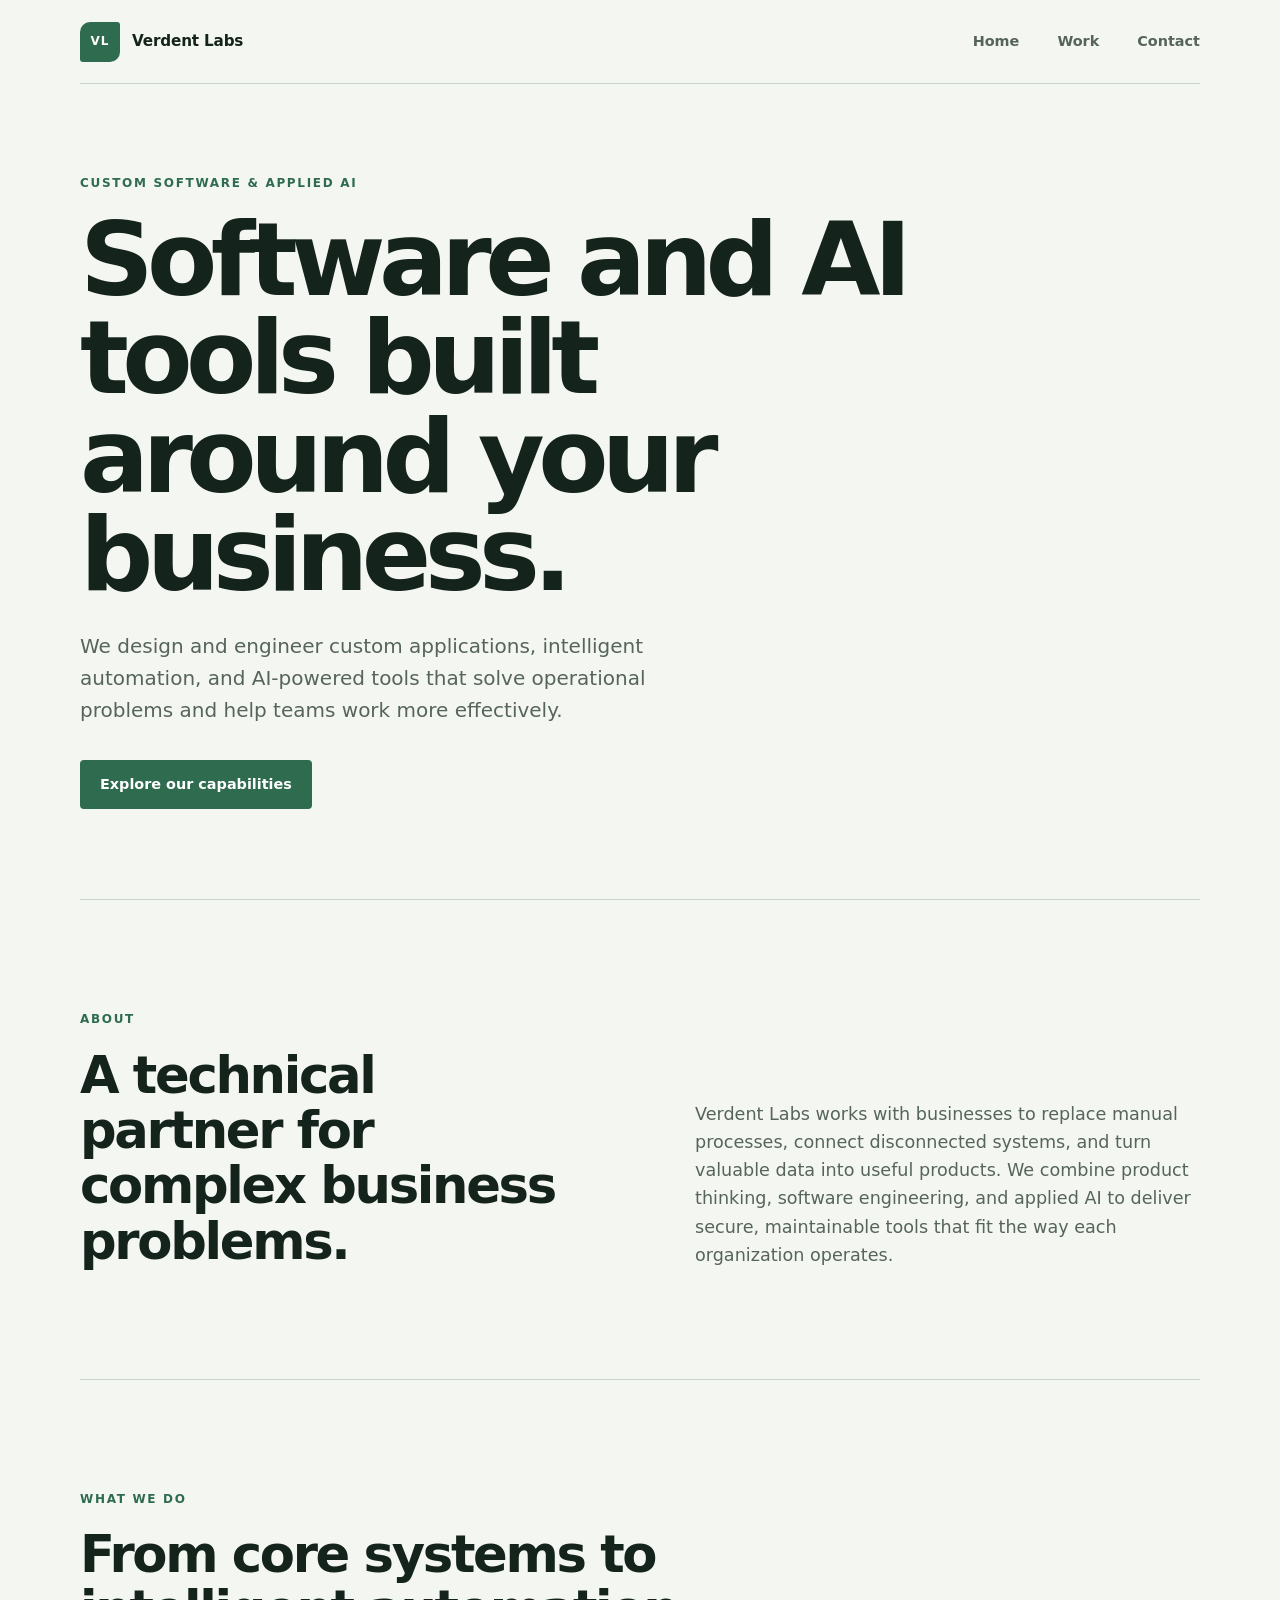
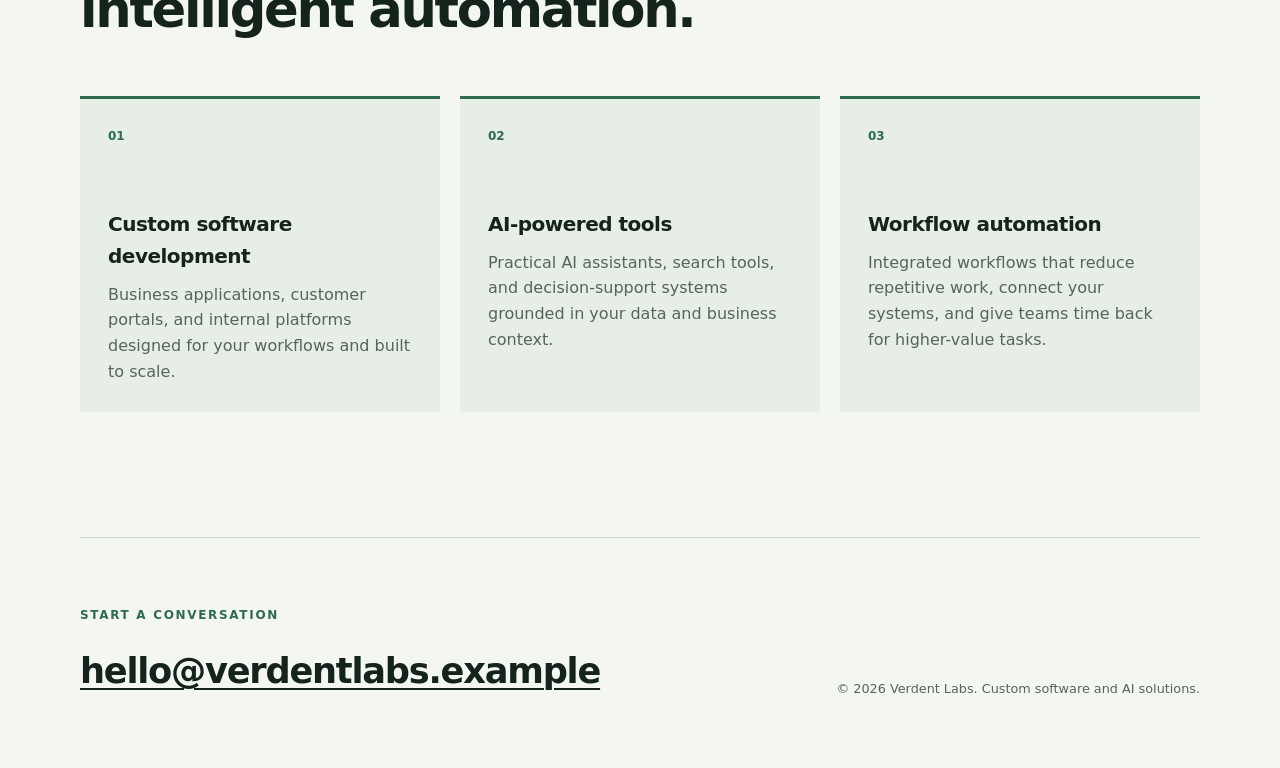
==== index.html @ 5c16e851 "Clarify services and improve SEO copy" ====
<!doctype html>
<html lang="en">
  <head>
    <meta charset="utf-8" />
    <meta name="viewport" content="width=device-width, initial-scale=1" />
    <meta
      name="description"
      content="Verdent Labs builds custom software, AI-powered tools, and workflow automation that help businesses operate more efficiently and grow."
    />
    <title>Custom Software &amp; AI Solutions for Businesses | Verdent Labs</title>
    <link rel="stylesheet" href="styles.css" />
  </head>
  <body>
    <header class="site-header">
      <a class="brand" href="#home" aria-label="Verdent Labs home">
        <span class="logo-placeholder" aria-hidden="true">VL</span>
        <span>Verdent Labs</span>
      </a>

      <nav aria-label="Primary navigation">
        <a href="#home">Home</a>
        <a href="#work">Work</a>
        <a href="#contact">Contact</a>
      </nav>
    </header>

    <main>
      <section class="hero" id="home">
        <p class="eyebrow">Custom software &amp; applied AI</p>
        <h1>Software and AI tools built around your business.</h1>
        <p class="hero-copy">
          We design and engineer custom applications, intelligent automation,
          and AI-powered tools that solve operational problems and help teams
          work more effectively.
        </p>
        <a class="button" href="#work">Explore our capabilities</a>
      </section>

      <section class="about" aria-labelledby="about-title">
        <div>
          <p class="section-label">About</p>
          <h2 id="about-title">A technical partner for complex business problems.</h2>
        </div>
        <p>
          Verdent Labs works with businesses to replace manual processes,
          connect disconnected systems, and turn valuable data into useful
          products. We combine product thinking, software engineering, and
          applied AI to deliver secure, maintainable tools that fit the way each
          organization operates.
        </p>
      </section>

      <section class="services" id="work" aria-labelledby="services-title">
        <p class="section-label">What we do</p>
        <h2 id="services-title">From core systems to intelligent automation.</h2>

        <div class="service-grid">
          <article>
            <span class="service-number">01</span>
            <h3>Custom software development</h3>
            <p>
              Business applications, customer portals, and internal platforms
              designed for your workflows and built to scale.
            </p>
          </article>
          <article>
            <span class="service-number">02</span>
            <h3>AI-powered tools</h3>
            <p>
              Practical AI assistants, search tools, and decision-support
              systems grounded in your data and business context.
            </p>
          </article>
          <article>
            <span class="service-number">03</span>
            <h3>Workflow automation</h3>
            <p>
              Integrated workflows that reduce repetitive work, connect your
              systems, and give teams time back for higher-value tasks.
            </p>
          </article>
        </div>
      </section>
    </main>

    <footer id="contact">
      <div>
        <p class="section-label">Start a conversation</p>
        <a class="contact-link" href="mailto:hello@verdentlabs.example">
          hello@verdentlabs.example
        </a>
      </div>
      <p>© 2026 Verdent Labs. Custom software and AI solutions.</p>
    </footer>
  </body>
</html>
---- styles.css ----
:root {
  --ink: #14231b;
  --muted: #56645c;
  --paper: #f4f7f1;
  --surface: #e6eee5;
  --accent: #2f6b4f;
  --accent-dark: #24543e;
  --line: #c9d5ca;
  --max-width: 1120px;
}

* {
  box-sizing: border-box;
}

html {
  scroll-behavior: smooth;
}

body {
  margin: 0;
  color: var(--ink);
  background: var(--paper);
  font-family: Inter, ui-sans-serif, system-ui, -apple-system, BlinkMacSystemFont,
    "Segoe UI", sans-serif;
  line-height: 1.6;
}

a {
  color: inherit;
}

.site-header,
main,
footer {
  width: min(calc(100% - 40px), var(--max-width));
  margin-inline: auto;
}

.site-header {
  display: flex;
  align-items: center;
  justify-content: space-between;
  min-height: 84px;
  border-bottom: 1px solid var(--line);
}

.brand {
  display: inline-flex;
  align-items: center;
  gap: 12px;
  font-size: 0.95rem;
  font-weight: 750;
  letter-spacing: -0.01em;
  text-decoration: none;
}

.logo-placeholder {
  display: grid;
  width: 40px;
  height: 40px;
  place-items: center;
  color: white;
  background: var(--accent);
  border-radius: 10px 3px 10px 3px;
  font-size: 0.75rem;
  letter-spacing: 0.08em;
}

nav {
  display: flex;
  gap: clamp(18px, 4vw, 38px);
}

nav a {
  color: var(--muted);
  font-size: 0.9rem;
  font-weight: 650;
  text-decoration: none;
}

nav a:hover,
nav a:focus-visible {
  color: var(--accent);
}

.hero {
  display: grid;
  min-height: 650px;
  align-content: center;
  padding: 90px 0;
  border-bottom: 1px solid var(--line);
}

.eyebrow,
.section-label {
  margin: 0 0 18px;
  color: var(--accent);
  font-size: 0.75rem;
  font-weight: 800;
  letter-spacing: 0.14em;
  text-transform: uppercase;
}

h1,
h2,
h3,
p {
  margin-top: 0;
}

h1 {
  max-width: 850px;
  margin-bottom: 26px;
  font-size: clamp(3.2rem, 8vw, 6.7rem);
  font-weight: 750;
  letter-spacing: -0.065em;
  line-height: 0.96;
}

.hero-copy {
  max-width: 600px;
  margin-bottom: 34px;
  color: var(--muted);
  font-size: clamp(1.05rem, 2vw, 1.25rem);
}

.button {
  justify-self: start;
  padding: 13px 20px;
  color: white;
  background: var(--accent);
  border-radius: 4px;
  font-size: 0.9rem;
  font-weight: 750;
  text-decoration: none;
}

.button:hover,
.button:focus-visible {
  background: var(--accent-dark);
}

.about {
  display: grid;
  grid-template-columns: 1fr 1fr;
  gap: clamp(40px, 9vw, 110px);
  padding: 110px 0;
  border-bottom: 1px solid var(--line);
}

.about h2,
.services > h2 {
  max-width: 700px;
  margin-bottom: 0;
  font-size: clamp(2rem, 4vw, 3.5rem);
  letter-spacing: -0.045em;
  line-height: 1.08;
}

.about > p {
  align-self: end;
  margin-bottom: 0;
  color: var(--muted);
  font-size: 1.1rem;
}

.services {
  padding: 110px 0 125px;
}

.service-grid {
  display: grid;
  grid-template-columns: repeat(3, 1fr);
  gap: 20px;
  margin-top: 58px;
}

.service-grid article {
  min-height: 260px;
  padding: 28px;
  background: var(--surface);
  border-top: 3px solid var(--accent);
}

.service-number {
  display: block;
  margin-bottom: 62px;
  color: var(--accent);
  font-size: 0.75rem;
  font-weight: 800;
}

.service-grid h3 {
  margin-bottom: 10px;
  font-size: 1.25rem;
  letter-spacing: -0.025em;
}

.service-grid p {
  margin-bottom: 0;
  color: var(--muted);
}

footer {
  display: flex;
  align-items: end;
  justify-content: space-between;
  gap: 30px;
  padding: 68px 0;
  border-top: 1px solid var(--line);
}

.contact-link {
  font-size: clamp(1.35rem, 3vw, 2.2rem);
  font-weight: 750;
  letter-spacing: -0.035em;
  text-decoration-thickness: 2px;
  text-underline-offset: 5px;
}

footer > p {
  margin-bottom: 0;
  color: var(--muted);
  font-size: 0.8rem;
  text-align: right;
}

@media (max-width: 760px) {
  .site-header,
  main,
  footer {
    width: min(calc(100% - 28px), var(--max-width));
  }

  .brand > span:last-child {
    display: none;
  }

  nav {
    gap: 20px;
  }

  .hero {
    min-height: 570px;
  }

  .about,
  .service-grid {
    grid-template-columns: 1fr;
  }

  .about,
  .services {
    padding: 80px 0;
  }

  .service-grid {
    margin-top: 40px;
  }

  .service-grid article {
    min-height: 220px;
  }

  .service-number {
    margin-bottom: 42px;
  }

  footer {
    display: block;
  }

  footer > p {
    margin-top: 52px;
    text-align: left;
  }
}

@media (prefers-reduced-motion: reduce) {
  html {
    scroll-behavior: auto;
  }
}
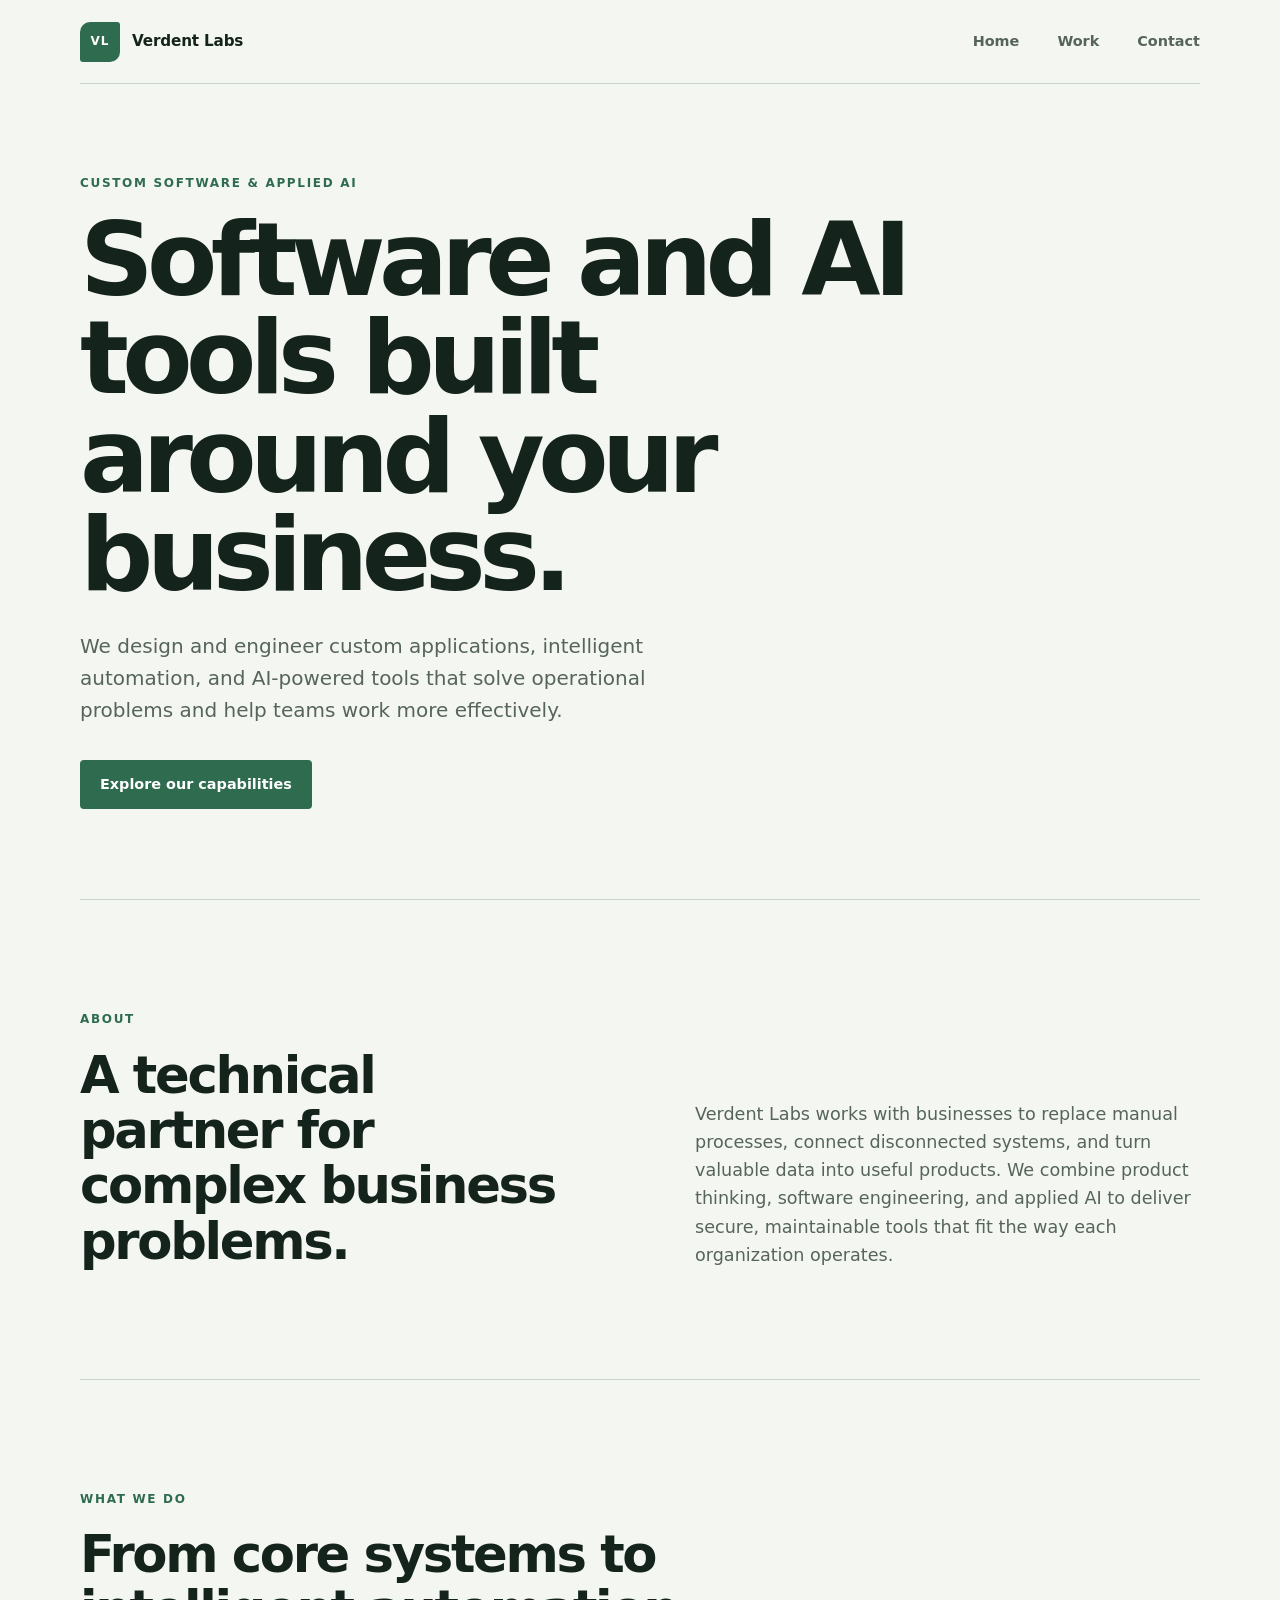
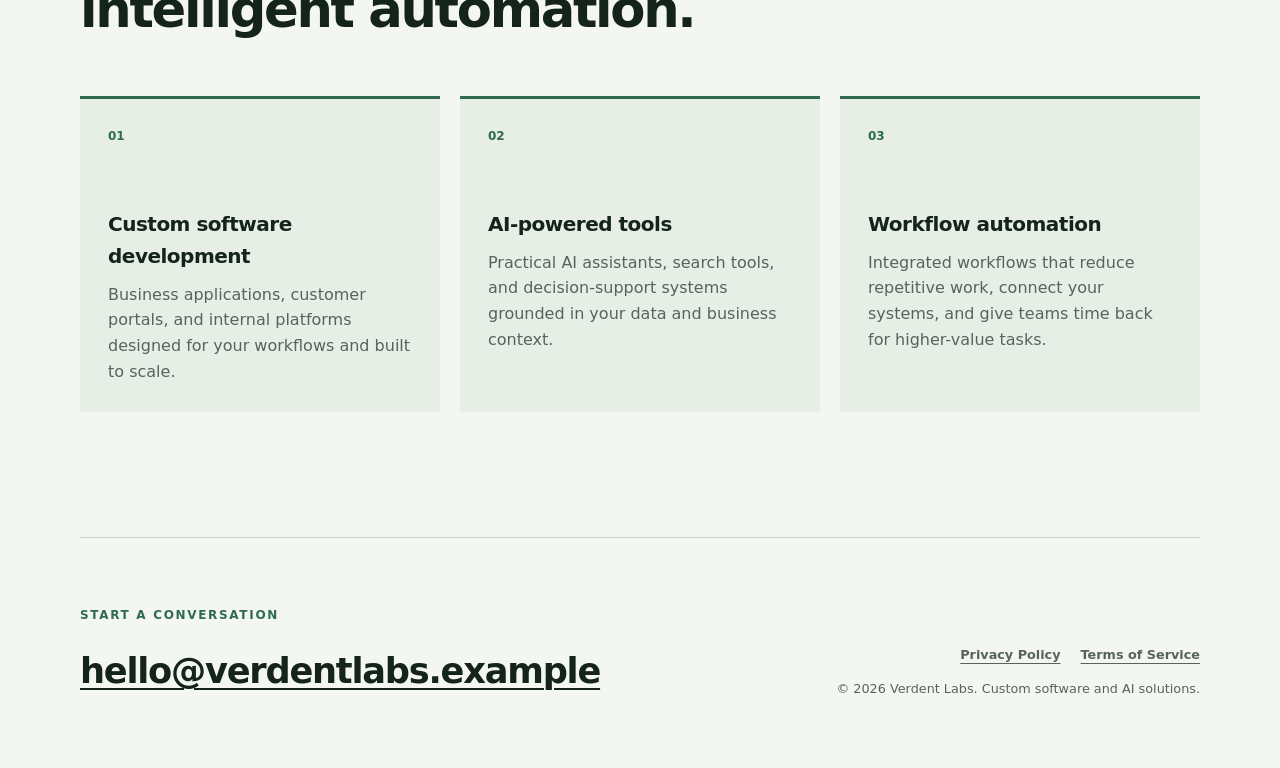
==== commit c5fb1c39: "Add legal pages and search indexing files" ====
--- a/index.html
+++ b/index.html
@@ -7,6 +7,8 @@
       name="description"
       content="Verdent Labs builds custom software, AI-powered tools, and workflow automation that help businesses operate more efficiently and grow."
     />
+    <meta name="robots" content="index, follow, max-image-preview:large" />
+    <link rel="canonical" href="https://monarahmani.github.io/verdent-labs/" />
     <title>Custom Software &amp; AI Solutions for Businesses | Verdent Labs</title>
     <link rel="stylesheet" href="styles.css" />
   </head>
@@ -90,7 +92,13 @@
           hello@verdentlabs.example
         </a>
       </div>
-      <p>© 2026 Verdent Labs. Custom software and AI solutions.</p>
+      <div class="footer-meta">
+        <nav class="legal-links" aria-label="Legal">
+          <a href="privacy-policy.html">Privacy Policy</a>
+          <a href="terms.html">Terms of Service</a>
+        </nav>
+        <p>© 2026 Verdent Labs. Custom software and AI solutions.</p>
+      </div>
     </footer>
   </body>
 </html>
--- a/styles.css
+++ b/styles.css
@@ -215,6 +215,7 @@
   font-size: clamp(1.35rem, 3vw, 2.2rem);
   font-weight: 750;
   letter-spacing: -0.035em;
+  overflow-wrap: anywhere;
   text-decoration-thickness: 2px;
   text-underline-offset: 5px;
 }
@@ -224,6 +225,97 @@
   color: var(--muted);
   font-size: 0.8rem;
   text-align: right;
+}
+
+.footer-meta {
+  display: grid;
+  justify-items: end;
+  gap: 14px;
+}
+
+.footer-meta p {
+  margin: 0;
+  color: var(--muted);
+  font-size: 0.8rem;
+  text-align: right;
+}
+
+.legal-links {
+  gap: 20px;
+}
+
+.legal-links a {
+  font-size: 0.8rem;
+  text-decoration: underline;
+  text-decoration-thickness: 1px;
+  text-underline-offset: 4px;
+}
+
+.legal-page {
+  max-width: 800px;
+  padding: 90px 0 120px;
+}
+
+.legal-page h1 {
+  margin-bottom: 22px;
+  font-size: clamp(3rem, 7vw, 5.5rem);
+}
+
+.legal-intro {
+  max-width: 700px;
+  margin-bottom: 30px;
+  color: var(--muted);
+  font-size: 1.1rem;
+}
+
+.legal-notice {
+  margin-bottom: 64px;
+  padding: 18px 20px;
+  background: var(--surface);
+  border-left: 3px solid var(--accent);
+  color: var(--muted);
+  font-size: 0.9rem;
+}
+
+.legal-content section {
+  padding: 34px 0;
+  border-top: 1px solid var(--line);
+}
+
+.legal-content h2 {
+  margin-bottom: 14px;
+  font-size: clamp(1.45rem, 3vw, 2rem);
+  letter-spacing: -0.035em;
+  line-height: 1.2;
+}
+
+.legal-content h3 {
+  margin: 26px 0 8px;
+  font-size: 1.05rem;
+}
+
+.legal-content p,
+.legal-content li {
+  color: var(--muted);
+}
+
+.legal-content ul {
+  padding-left: 22px;
+}
+
+.legal-content li + li {
+  margin-top: 8px;
+}
+
+.legal-content a {
+  color: var(--accent-dark);
+  text-underline-offset: 3px;
+}
+
+.effective-date {
+  margin-bottom: 44px;
+  color: var(--muted);
+  font-size: 0.9rem;
 }
 
 @media (max-width: 760px) {
@@ -271,6 +363,19 @@
     display: block;
   }
 
+  .footer-meta {
+    justify-items: start;
+    margin-top: 52px;
+  }
+
+  .footer-meta p {
+    text-align: left;
+  }
+
+  .legal-page {
+    padding: 70px 0 90px;
+  }
+
   footer > p {
     margin-top: 52px;
     text-align: left;
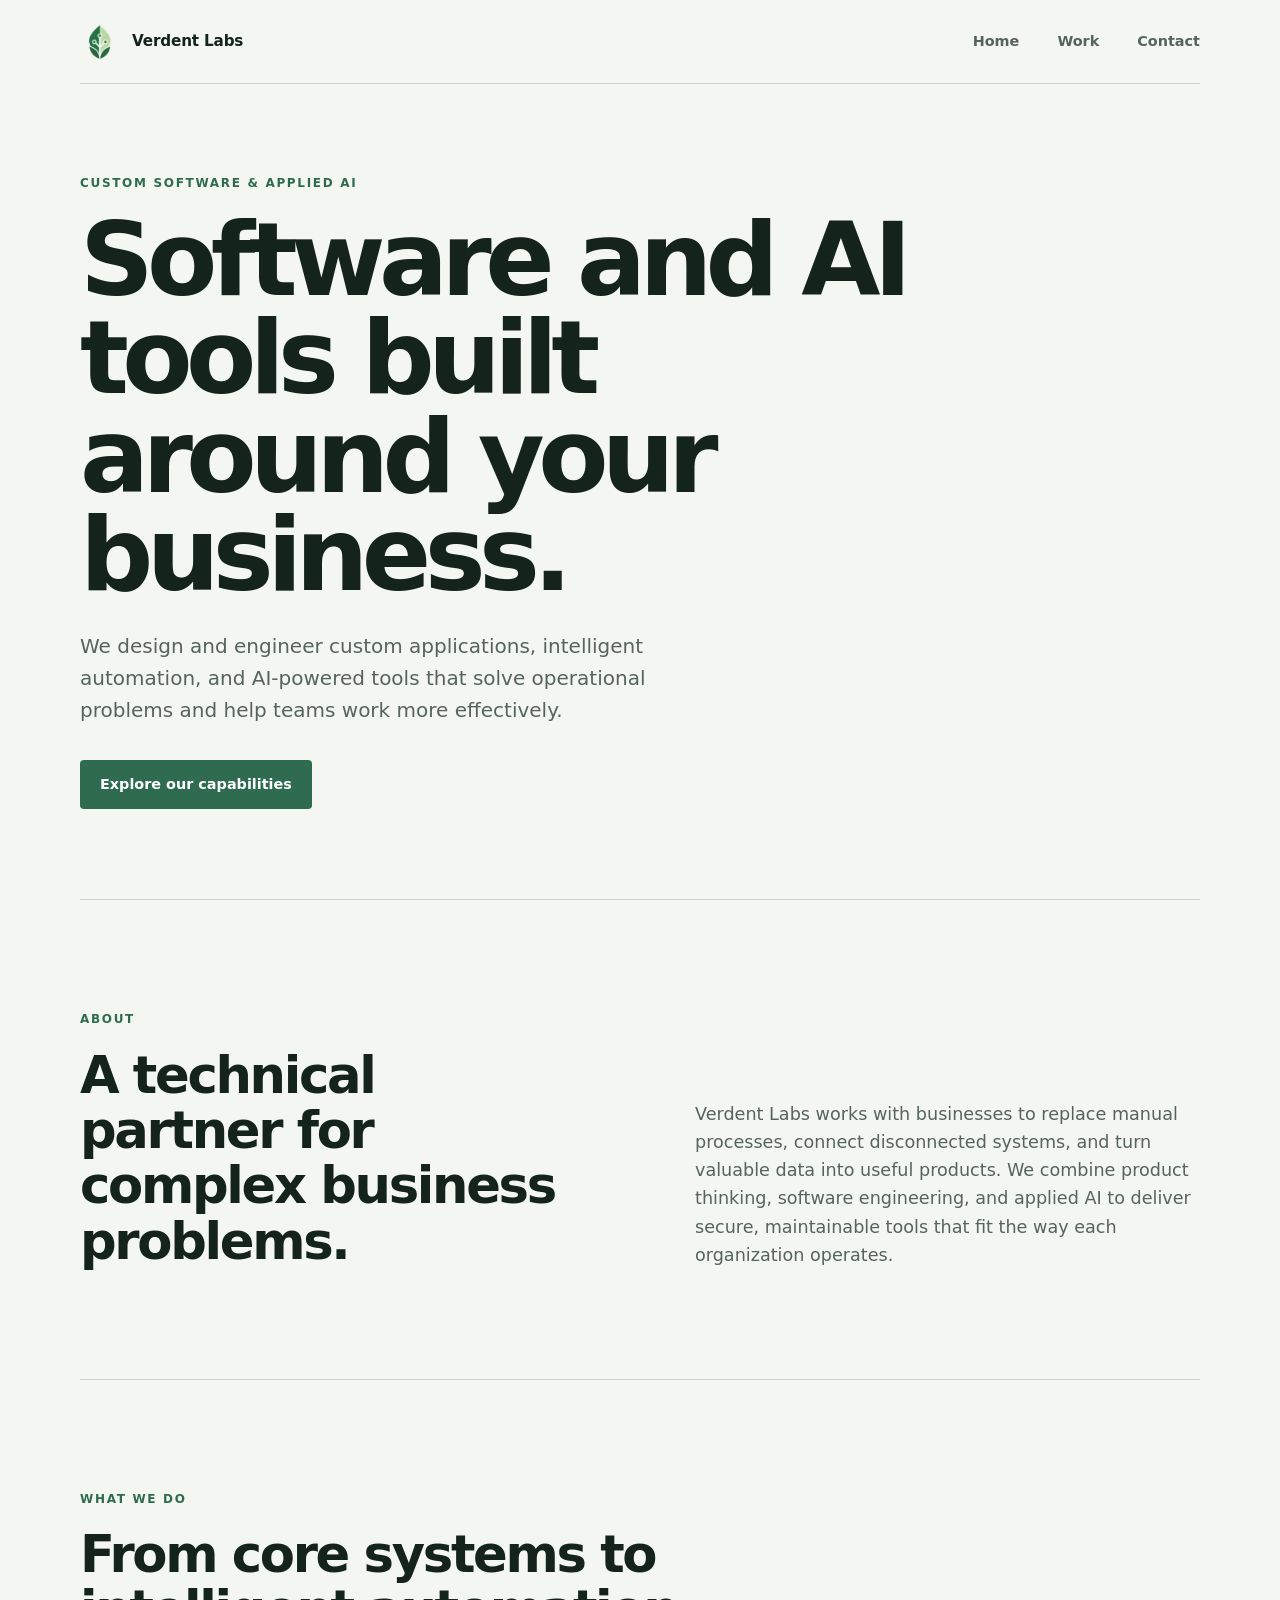
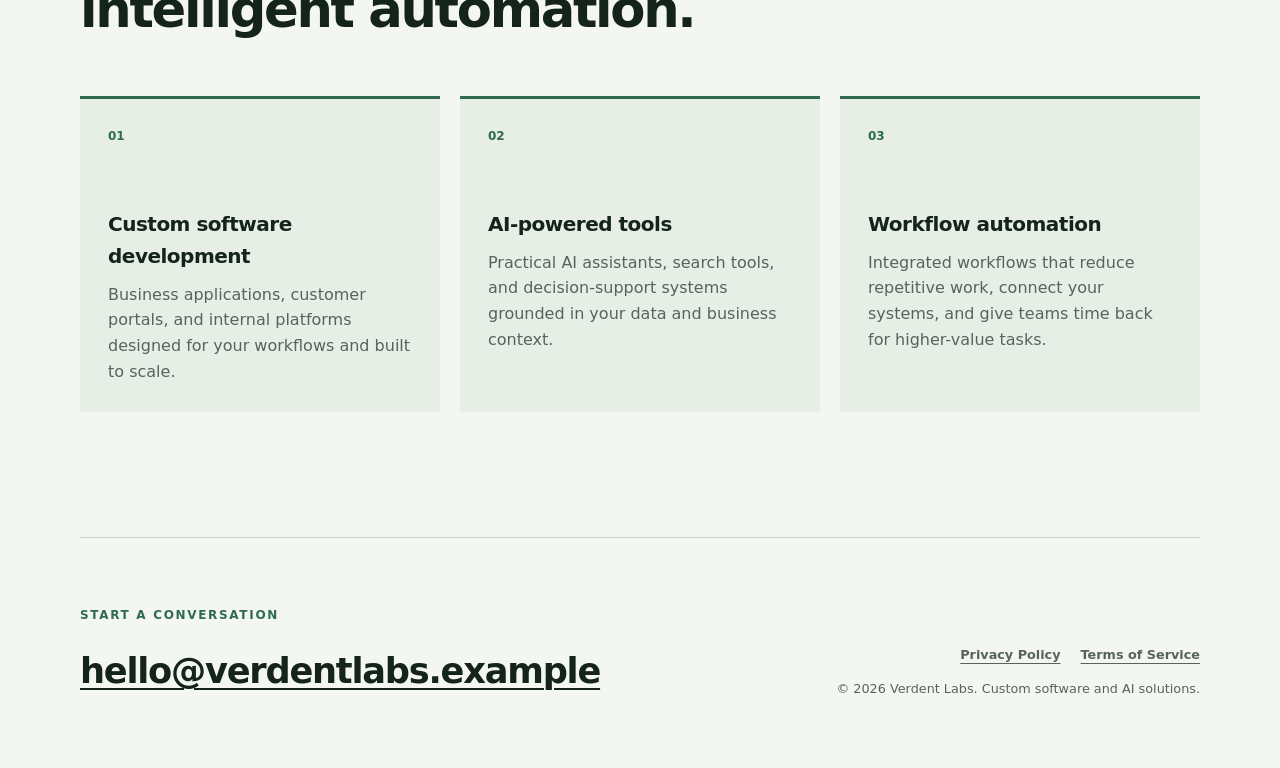
==== commit de05c3aa: "Add optimized Verdent Labs logo" ====
--- a/index.html
+++ b/index.html
@@ -15,7 +15,14 @@
   <body>
     <header class="site-header">
       <a class="brand" href="#home" aria-label="Verdent Labs home">
-        <span class="logo-placeholder" aria-hidden="true">VL</span>
+        <img
+          class="logo"
+          src="assets/verdent-labs-logo.webp"
+          alt="Verdent Labs logo"
+          width="40"
+          height="40"
+          decoding="async"
+        />
         <span>Verdent Labs</span>
       </a>
 
--- a/styles.css
+++ b/styles.css
@@ -55,16 +55,12 @@
   text-decoration: none;
 }
 
-.logo-placeholder {
-  display: grid;
+.logo {
+  display: block;
   width: 40px;
   height: 40px;
-  place-items: center;
-  color: white;
-  background: var(--accent);
-  border-radius: 10px 3px 10px 3px;
-  font-size: 0.75rem;
-  letter-spacing: 0.08em;
+  flex: 0 0 40px;
+  object-fit: contain;
 }
 
 nav {
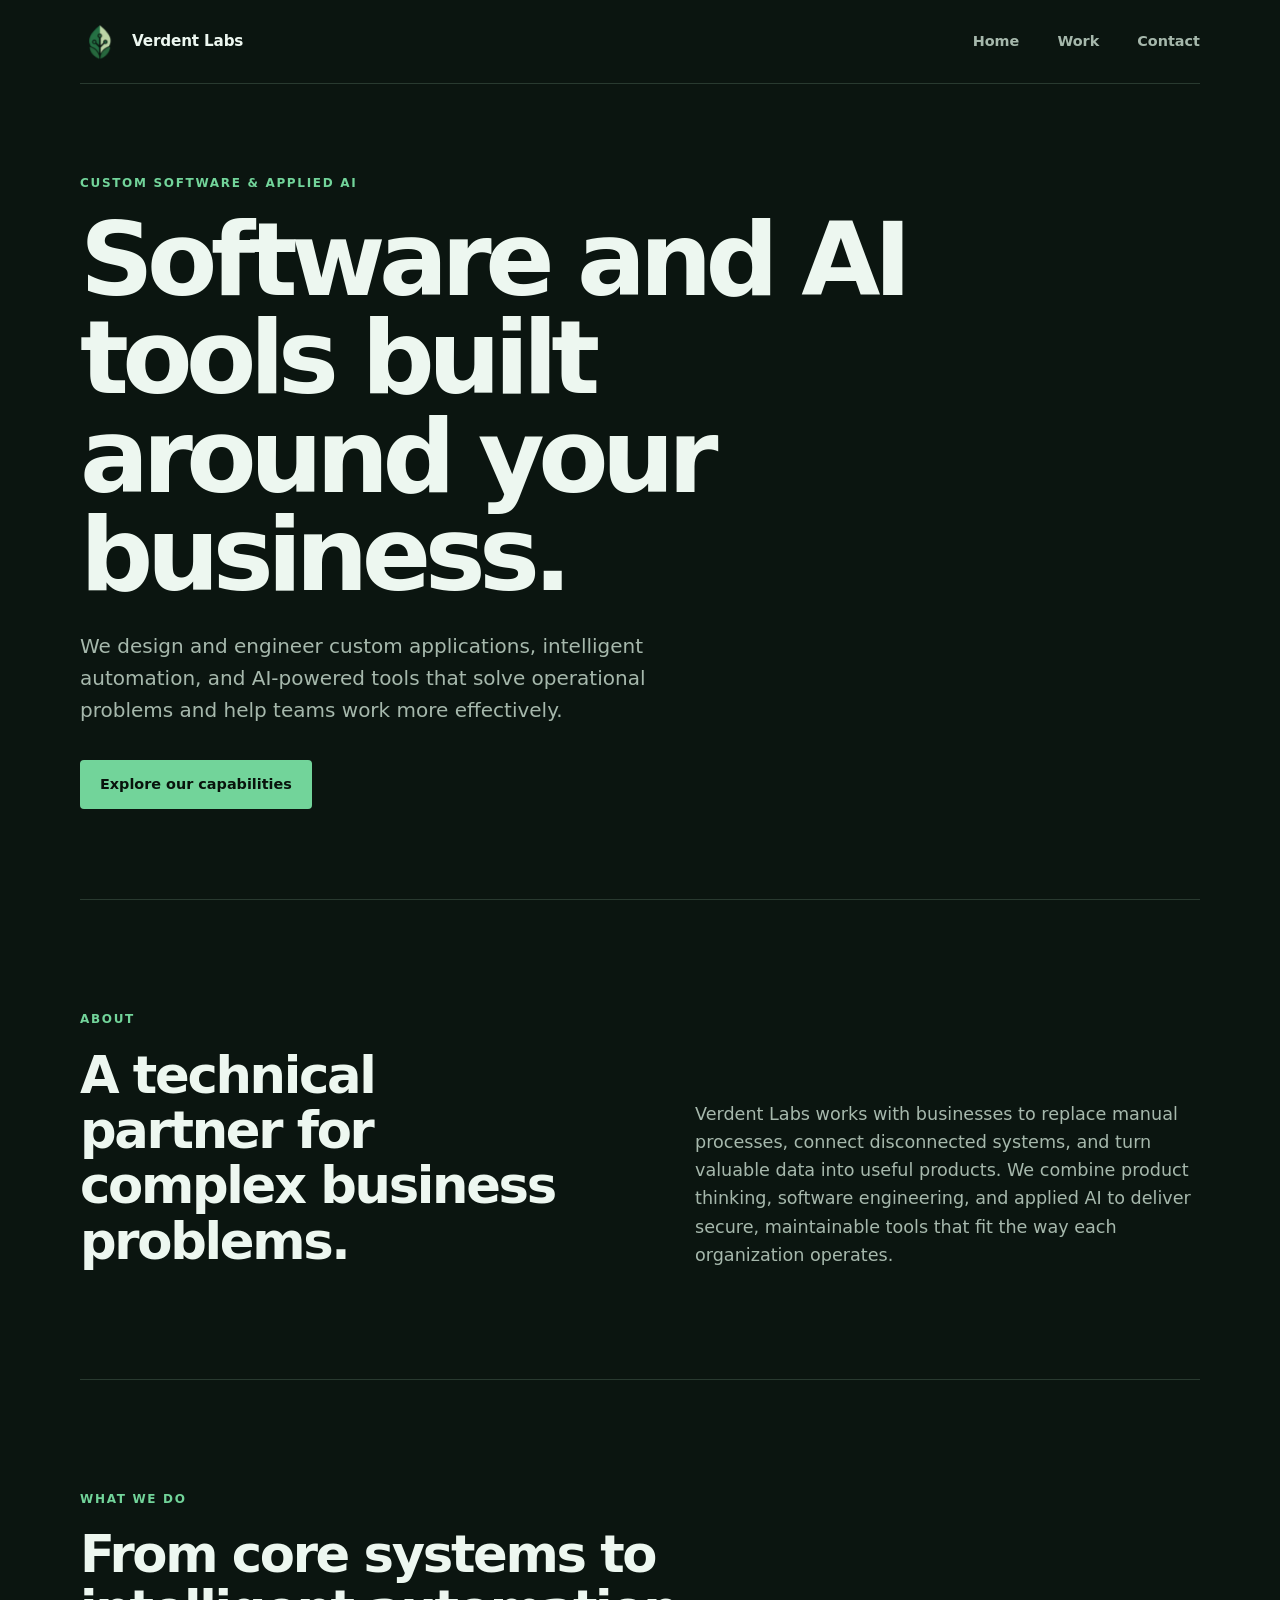
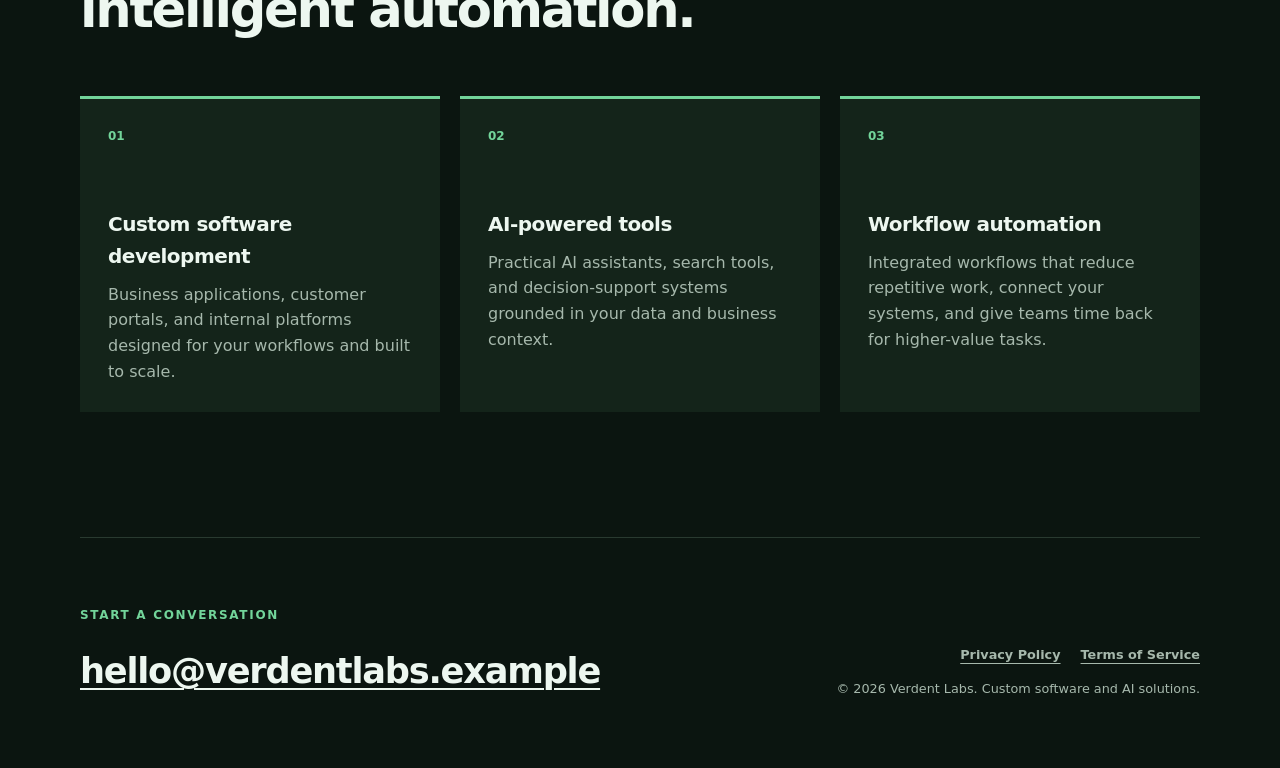
==== commit 43bfb136: "Add dark theme and proximity logo glow" ====
--- a/index.html
+++ b/index.html
@@ -3,6 +3,7 @@
   <head>
     <meta charset="utf-8" />
     <meta name="viewport" content="width=device-width, initial-scale=1" />
+    <meta name="theme-color" content="#0b1510" />
     <meta
       name="description"
       content="Verdent Labs builds custom software, AI-powered tools, and workflow automation that help businesses operate more efficiently and grow."
@@ -11,6 +12,7 @@
     <link rel="canonical" href="https://monarahmani.github.io/verdent-labs/" />
     <title>Custom Software &amp; AI Solutions for Businesses | Verdent Labs</title>
     <link rel="stylesheet" href="styles.css" />
+    <script src="site.js" defer></script>
   </head>
   <body>
     <header class="site-header">
--- a/styles.css
+++ b/styles.css
@@ -1,11 +1,12 @@
 :root {
-  --ink: #14231b;
-  --muted: #56645c;
-  --paper: #f4f7f1;
-  --surface: #e6eee5;
-  --accent: #2f6b4f;
-  --accent-dark: #24543e;
-  --line: #c9d5ca;
+  color-scheme: dark;
+  --ink: #edf7f0;
+  --muted: #a6b8ac;
+  --paper: #0b1510;
+  --surface: #14241a;
+  --accent: #72d49a;
+  --accent-dark: #a2e8bb;
+  --line: #293a30;
   --max-width: 1120px;
 }
 
@@ -56,11 +57,21 @@
 }
 
 .logo {
+  --logo-brightness: 1;
+  --logo-glow-alpha: 0;
+  --logo-glow-size: 0px;
   display: block;
   width: 40px;
   height: 40px;
   flex: 0 0 40px;
+  filter: brightness(var(--logo-brightness))
+    drop-shadow(
+      0 0 var(--logo-glow-size)
+        rgb(126 255 178 / var(--logo-glow-alpha))
+    );
   object-fit: contain;
+  transition: filter 180ms ease-out;
+  will-change: filter;
 }
 
 nav {
@@ -124,7 +135,7 @@
 .button {
   justify-self: start;
   padding: 13px 20px;
-  color: white;
+  color: #08130c;
   background: var(--accent);
   border-radius: 4px;
   font-size: 0.9rem;
@@ -382,4 +393,9 @@
   html {
     scroll-behavior: auto;
   }
-}
+
+  .logo {
+    filter: none;
+    transition: none;
+  }
+}
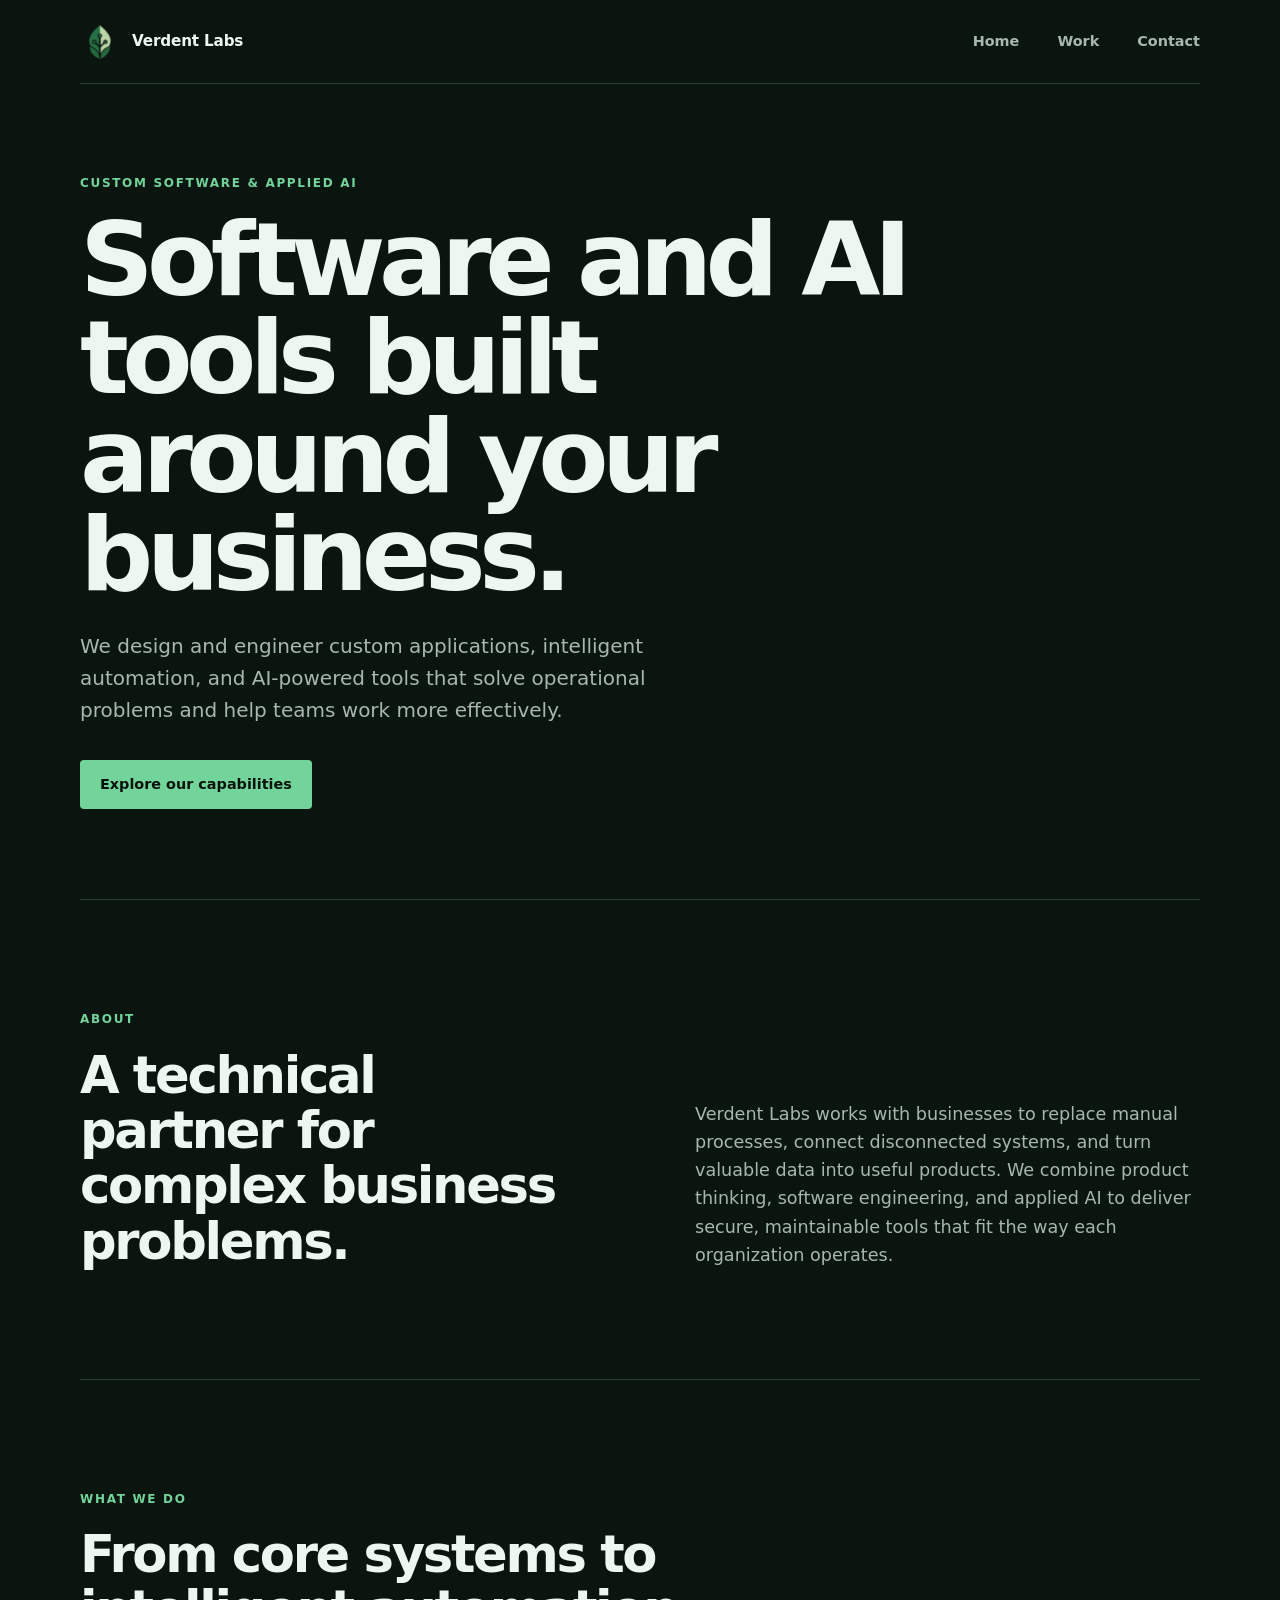
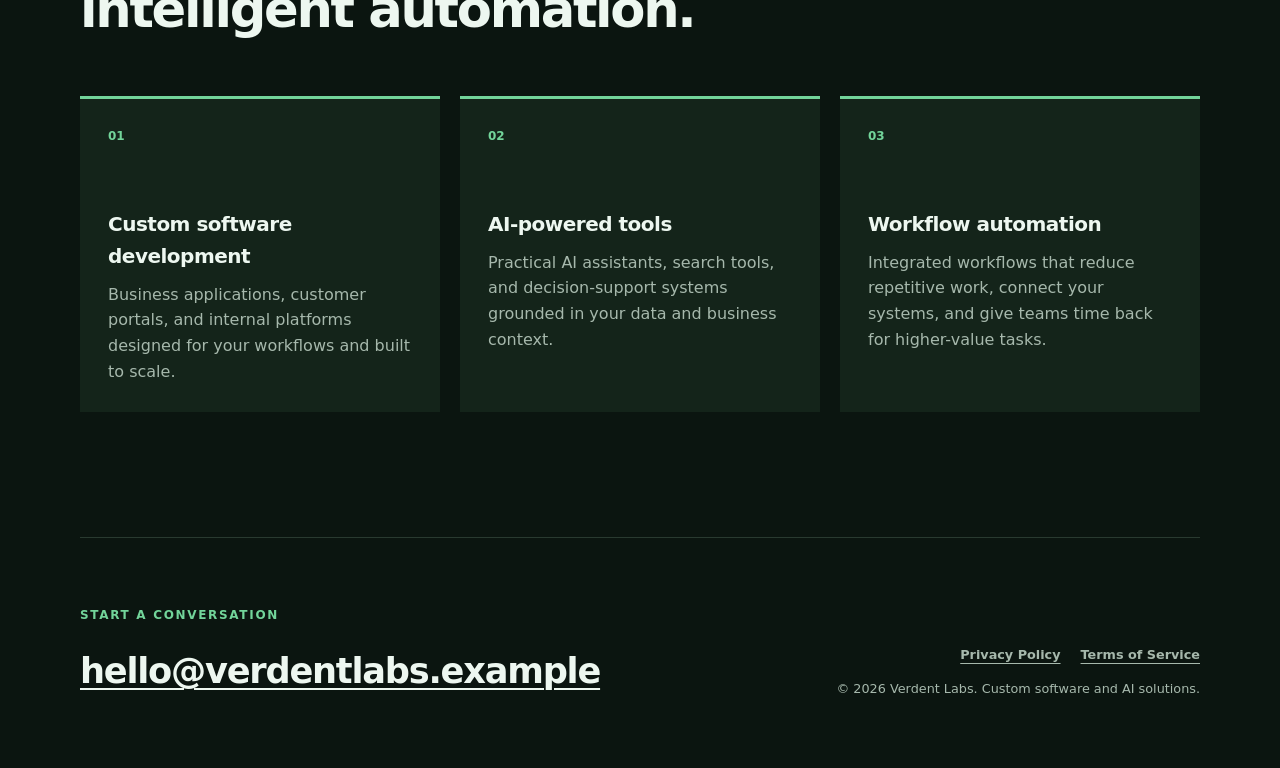
==== commit 5b03c39f: "Reduce site payload and deployment size" ====
--- a/index.html
+++ b/index.html
@@ -17,14 +17,16 @@
   <body>
     <header class="site-header">
       <a class="brand" href="#home" aria-label="Verdent Labs home">
-        <img
-          class="logo"
-          src="assets/verdent-labs-logo.webp"
-          alt="Verdent Labs logo"
-          width="40"
-          height="40"
-          decoding="async"
-        />
+        <span class="logo-effect">
+          <img
+            class="logo"
+            src="assets/verdent-labs-logo.avif"
+            alt="Verdent Labs logo"
+            width="40"
+            height="40"
+            decoding="async"
+          />
+        </span>
         <span>Verdent Labs</span>
       </a>
 
--- a/styles.css
+++ b/styles.css
@@ -56,21 +56,61 @@
   text-decoration: none;
 }
 
-.logo {
+.logo-effect {
   --logo-brightness: 1;
   --logo-glow-alpha: 0;
   --logo-glow-size: 0px;
+  --logo-halo-opacity: 0;
+  --logo-halo-scale: 0.78;
+  position: relative;
+  display: grid;
+  width: 40px;
+  height: 40px;
+  flex: 0 0 40px;
+  place-items: center;
+  isolation: isolate;
+}
+
+.logo-effect::before {
+  position: absolute;
+  z-index: -1;
+  top: 50%;
+  left: 50%;
+  width: 150px;
+  height: 150px;
+  background: radial-gradient(
+    circle,
+    rgb(121 255 177 / 72%) 0%,
+    rgb(88 225 145 / 42%) 24%,
+    rgb(53 170 103 / 18%) 48%,
+    rgb(34 112 72 / 6%) 68%,
+    transparent 86%
+  );
+  border-radius: 50%;
+  content: "";
+  filter: blur(5px);
+  opacity: var(--logo-halo-opacity);
+  pointer-events: none;
+  transform: translate(-50%, -50%) scale(var(--logo-halo-scale));
+  transition:
+    opacity 220ms ease-out,
+    transform 260ms ease-out;
+  will-change: opacity, transform;
+}
+
+.logo {
+  position: relative;
+  z-index: 1;
   display: block;
   width: 40px;
   height: 40px;
-  flex: 0 0 40px;
   filter: brightness(var(--logo-brightness))
     drop-shadow(
       0 0 var(--logo-glow-size)
         rgb(126 255 178 / var(--logo-glow-alpha))
     );
   object-fit: contain;
-  transition: filter 180ms ease-out;
+  transition: filter 220ms ease-out;
   will-change: filter;
 }
 
@@ -227,13 +267,6 @@
   text-underline-offset: 5px;
 }
 
-footer > p {
-  margin-bottom: 0;
-  color: var(--muted);
-  font-size: 0.8rem;
-  text-align: right;
-}
-
 .footer-meta {
   display: grid;
   justify-items: end;
@@ -382,11 +415,6 @@
   .legal-page {
     padding: 70px 0 90px;
   }
-
-  footer > p {
-    margin-top: 52px;
-    text-align: left;
-  }
 }
 
 @media (prefers-reduced-motion: reduce) {
@@ -394,6 +422,10 @@
     scroll-behavior: auto;
   }
 
+  .logo-effect::before {
+    display: none;
+  }
+
   .logo {
     filter: none;
     transition: none;
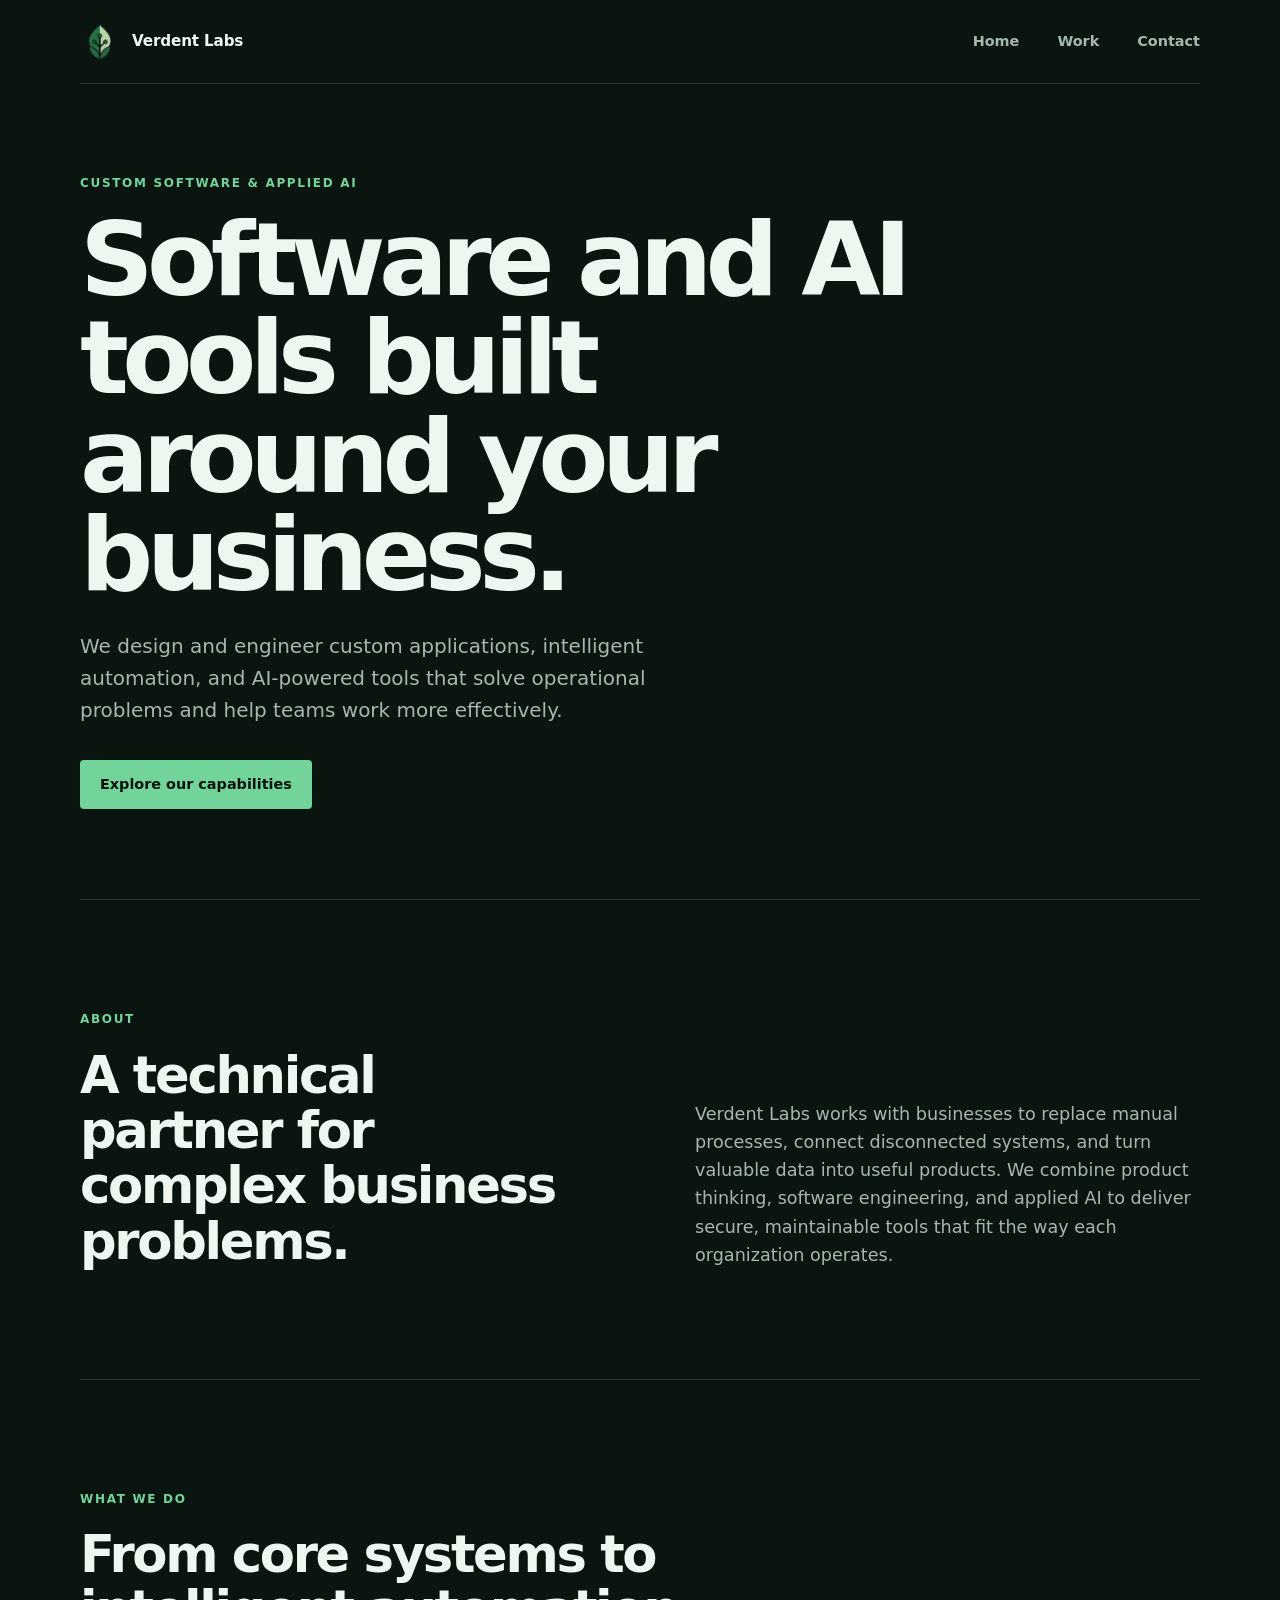
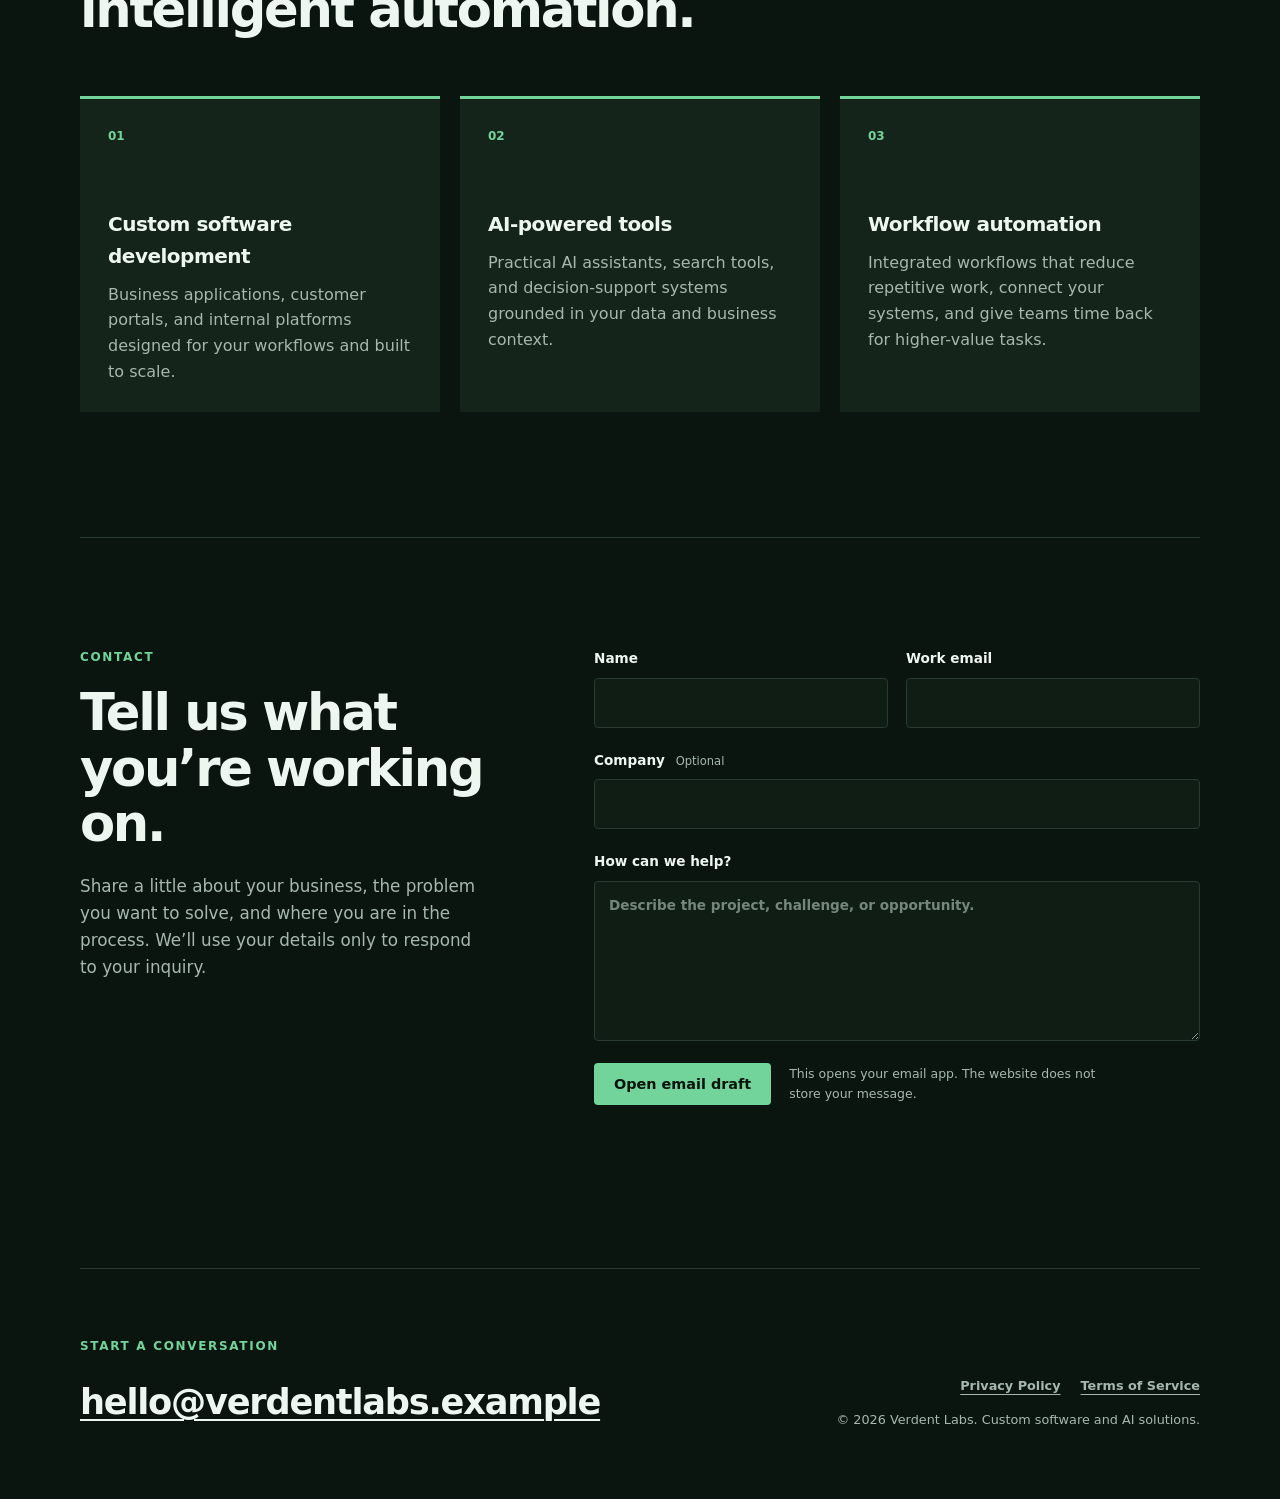
==== commit ef27cec0: "Add privacy-aware contact form" ====
--- a/index.html
+++ b/index.html
@@ -94,9 +94,81 @@
           </article>
         </div>
       </section>
+
+      <section class="contact-section" id="contact" aria-labelledby="contact-title">
+        <div class="contact-intro">
+          <p class="section-label">Contact</p>
+          <h2 id="contact-title">Tell us what you’re working on.</h2>
+          <p>
+            Share a little about your business, the problem you want to solve,
+            and where you are in the process. We’ll use your details only to
+            respond to your inquiry.
+          </p>
+        </div>
+
+        <form
+          class="contact-form"
+          action="mailto:hello@verdentlabs.example"
+          method="post"
+          enctype="text/plain"
+          data-contact-form
+        >
+          <div class="form-grid">
+            <label>
+              Name
+              <input
+                type="text"
+                name="name"
+                autocomplete="name"
+                maxlength="100"
+                required
+              />
+            </label>
+            <label>
+              Work email
+              <input
+                type="email"
+                name="email"
+                autocomplete="email"
+                maxlength="254"
+                required
+              />
+            </label>
+          </div>
+
+          <label>
+            <span>Company <span class="optional">Optional</span></span>
+            <input
+              type="text"
+              name="company"
+              autocomplete="organization"
+              maxlength="120"
+            />
+          </label>
+
+          <label>
+            How can we help?
+            <textarea
+              name="message"
+              rows="6"
+              maxlength="3000"
+              placeholder="Describe the project, challenge, or opportunity."
+              required
+            ></textarea>
+          </label>
+
+          <div class="form-actions">
+            <button class="button" type="submit">Open email draft</button>
+            <p class="form-note">
+              This opens your email app. The website does not store your message.
+            </p>
+          </div>
+          <p class="form-status" data-form-status aria-live="polite"></p>
+        </form>
+      </section>
     </main>
 
-    <footer id="contact">
+    <footer>
       <div>
         <p class="section-label">Start a conversation</p>
         <a class="contact-link" href="mailto:hello@verdentlabs.example">
--- a/styles.css
+++ b/styles.css
@@ -249,6 +249,110 @@
   color: var(--muted);
 }
 
+.contact-section {
+  display: grid;
+  grid-template-columns: 0.8fr 1.2fr;
+  gap: clamp(48px, 9vw, 110px);
+  padding: 110px 0 125px;
+  border-top: 1px solid var(--line);
+}
+
+.contact-intro h2 {
+  margin-bottom: 22px;
+  font-size: clamp(2rem, 4vw, 3.5rem);
+  letter-spacing: -0.045em;
+  line-height: 1.08;
+}
+
+.contact-intro > p:last-child {
+  max-width: 480px;
+  margin-bottom: 0;
+  color: var(--muted);
+  font-size: 1.05rem;
+}
+
+.contact-form {
+  display: grid;
+  gap: 22px;
+}
+
+.form-grid {
+  display: grid;
+  grid-template-columns: repeat(2, minmax(0, 1fr));
+  gap: 18px;
+}
+
+.contact-form label {
+  display: grid;
+  gap: 8px;
+  color: var(--ink);
+  font-size: 0.85rem;
+  font-weight: 700;
+}
+
+.optional {
+  margin-left: 6px;
+  color: var(--muted);
+  font-size: 0.72rem;
+  font-weight: 500;
+}
+
+.contact-form input,
+.contact-form textarea {
+  width: 100%;
+  padding: 13px 14px;
+  color: var(--ink);
+  background: #0f1d15;
+  border: 1px solid var(--line);
+  border-radius: 4px;
+  font: inherit;
+}
+
+.contact-form textarea {
+  min-height: 160px;
+  resize: vertical;
+}
+
+.contact-form input:focus,
+.contact-form textarea:focus {
+  border-color: var(--accent);
+  outline: 3px solid rgb(114 212 154 / 18%);
+  outline-offset: 1px;
+}
+
+.contact-form textarea::placeholder {
+  color: #75877b;
+}
+
+.form-actions {
+  display: flex;
+  align-items: center;
+  gap: 18px;
+}
+
+.form-actions .button {
+  flex: 0 0 auto;
+  border: 0;
+  cursor: pointer;
+  font-family: inherit;
+}
+
+.form-note,
+.form-status {
+  margin: 0;
+  color: var(--muted);
+  font-size: 0.78rem;
+}
+
+.form-note {
+  max-width: 320px;
+}
+
+.form-status {
+  min-height: 1.3em;
+  color: var(--accent);
+}
+
 footer {
   display: flex;
   align-items: end;
@@ -383,8 +487,19 @@
   }
 
   .about,
-  .services {
+  .services,
+  .contact-section {
     padding: 80px 0;
+  }
+
+  .contact-section,
+  .form-grid {
+    grid-template-columns: 1fr;
+  }
+
+  .form-actions {
+    align-items: flex-start;
+    flex-direction: column;
   }
 
   .service-grid {
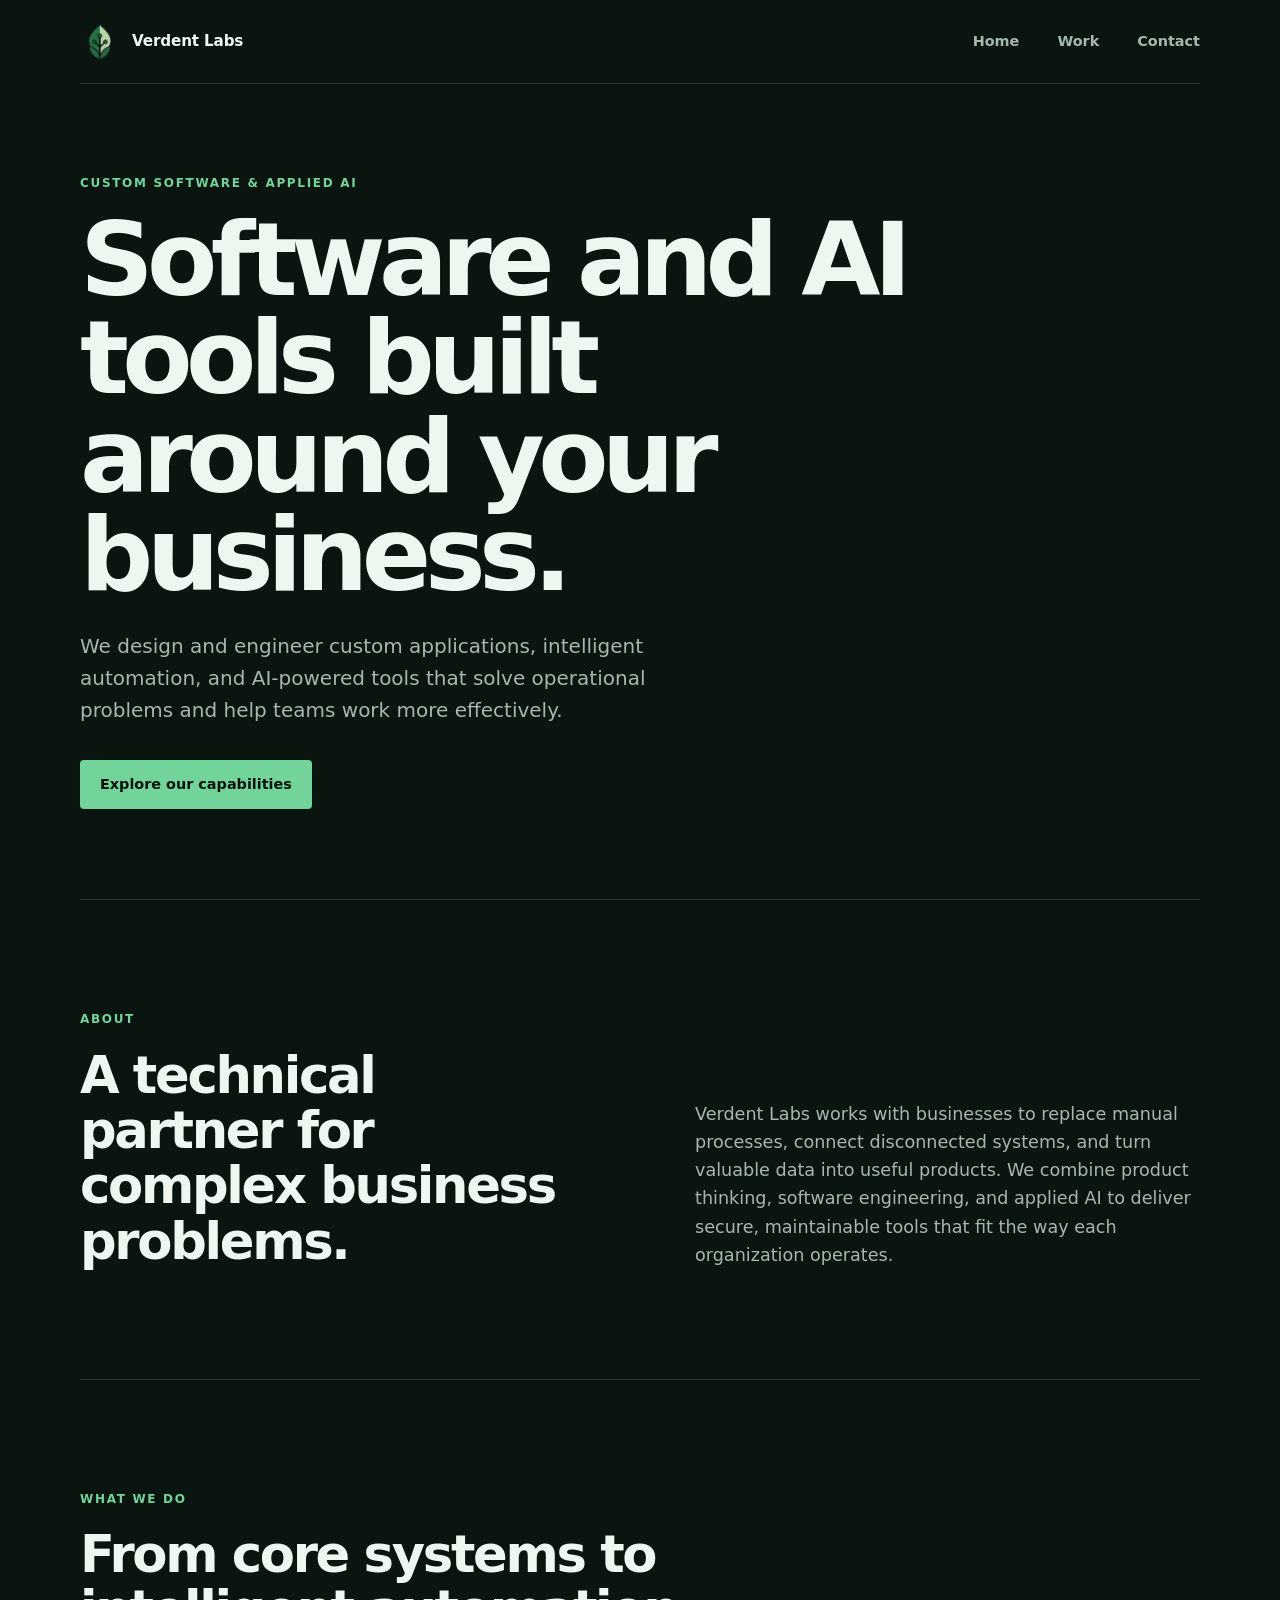
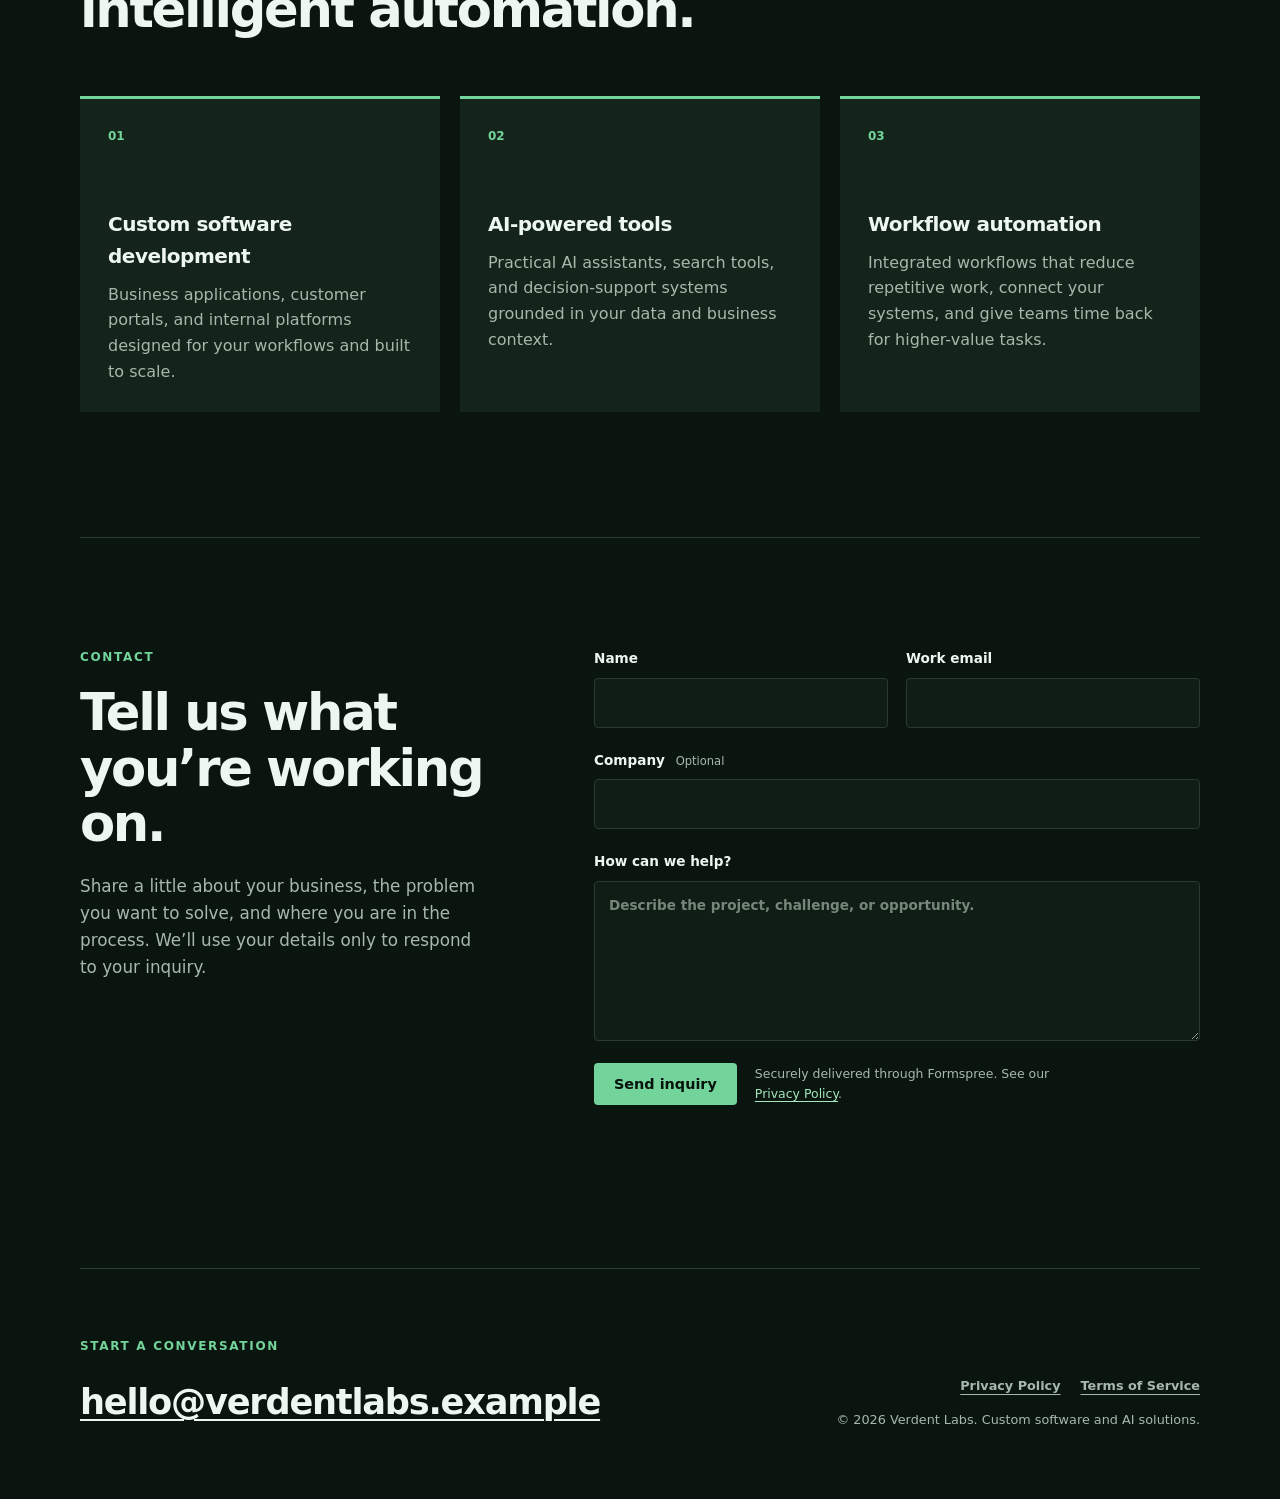
==== commit 67930a24: "Connect contact form to Formspree" ====
--- a/index.html
+++ b/index.html
@@ -108,11 +108,23 @@
 
         <form
           class="contact-form"
-          action="mailto:hello@verdentlabs.example"
+          action="https://formspree.io/f/xqerlnad"
           method="post"
-          enctype="text/plain"
           data-contact-form
         >
+          <input
+            class="form-honeypot"
+            type="text"
+            name="_gotcha"
+            tabindex="-1"
+            autocomplete="off"
+            aria-hidden="true"
+          />
+          <input
+            type="hidden"
+            name="_subject"
+            value="New Verdent Labs project inquiry"
+          />
           <div class="form-grid">
             <label>
               Name
@@ -158,12 +170,20 @@
           </label>
 
           <div class="form-actions">
-            <button class="button" type="submit">Open email draft</button>
+            <button class="button" type="submit" data-submit-button>
+              Send inquiry
+            </button>
             <p class="form-note">
-              This opens your email app. The website does not store your message.
+              Securely delivered through Formspree. See our
+              <a href="privacy-policy.html">Privacy Policy</a>.
             </p>
           </div>
-          <p class="form-status" data-form-status aria-live="polite"></p>
+          <p
+            class="form-status"
+            data-form-status
+            role="status"
+            aria-live="polite"
+          ></p>
         </form>
       </section>
     </main>
--- a/styles.css
+++ b/styles.css
@@ -272,8 +272,17 @@
 }
 
 .contact-form {
+  position: relative;
   display: grid;
   gap: 22px;
+}
+
+.form-honeypot {
+  position: absolute !important;
+  left: -10000px !important;
+  width: 1px !important;
+  height: 1px !important;
+  overflow: hidden !important;
 }
 
 .form-grid {
@@ -337,6 +346,11 @@
   font-family: inherit;
 }
 
+.form-actions .button:disabled {
+  cursor: wait;
+  opacity: 0.65;
+}
+
 .form-note,
 .form-status {
   margin: 0;
@@ -348,9 +362,18 @@
   max-width: 320px;
 }
 
+.form-note a {
+  color: var(--accent-dark);
+  text-underline-offset: 3px;
+}
+
 .form-status {
   min-height: 1.3em;
   color: var(--accent);
+}
+
+.form-status[data-state="error"] {
+  color: #ffb9b9;
 }
 
 footer {
